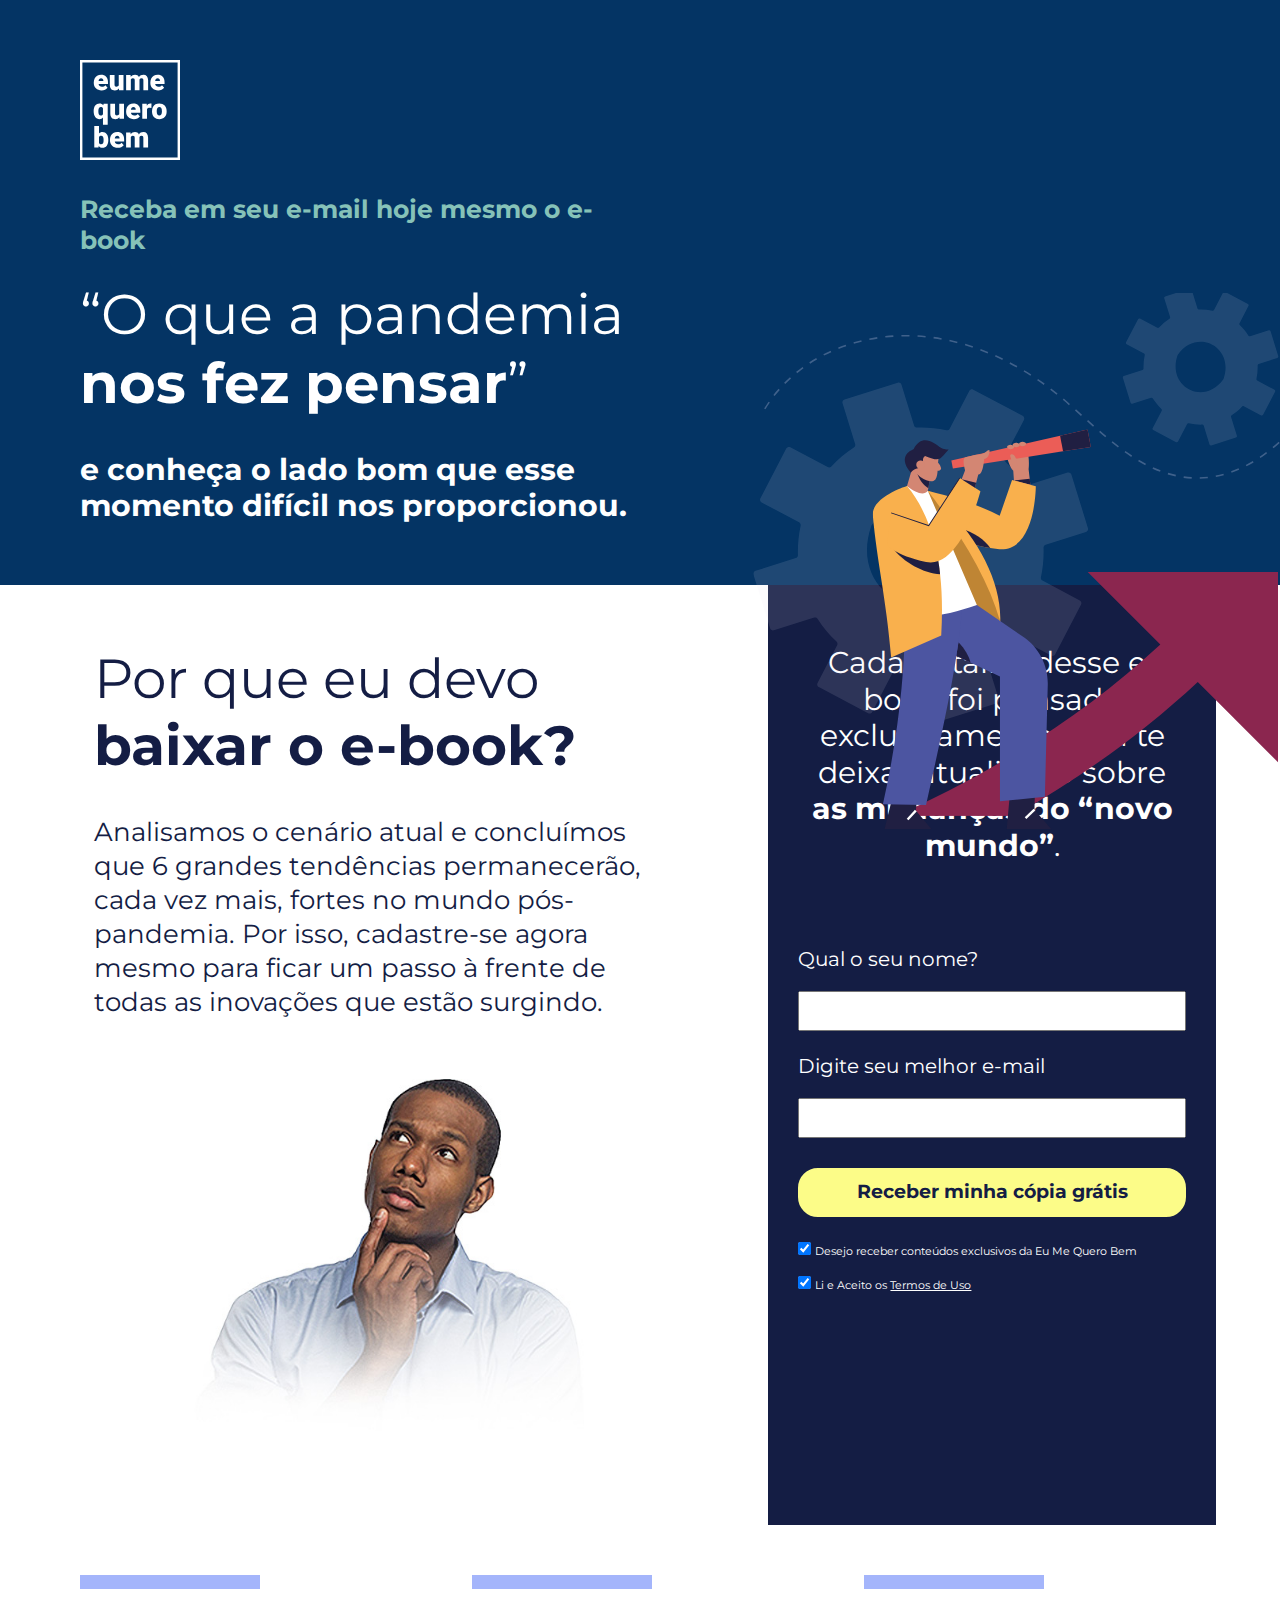
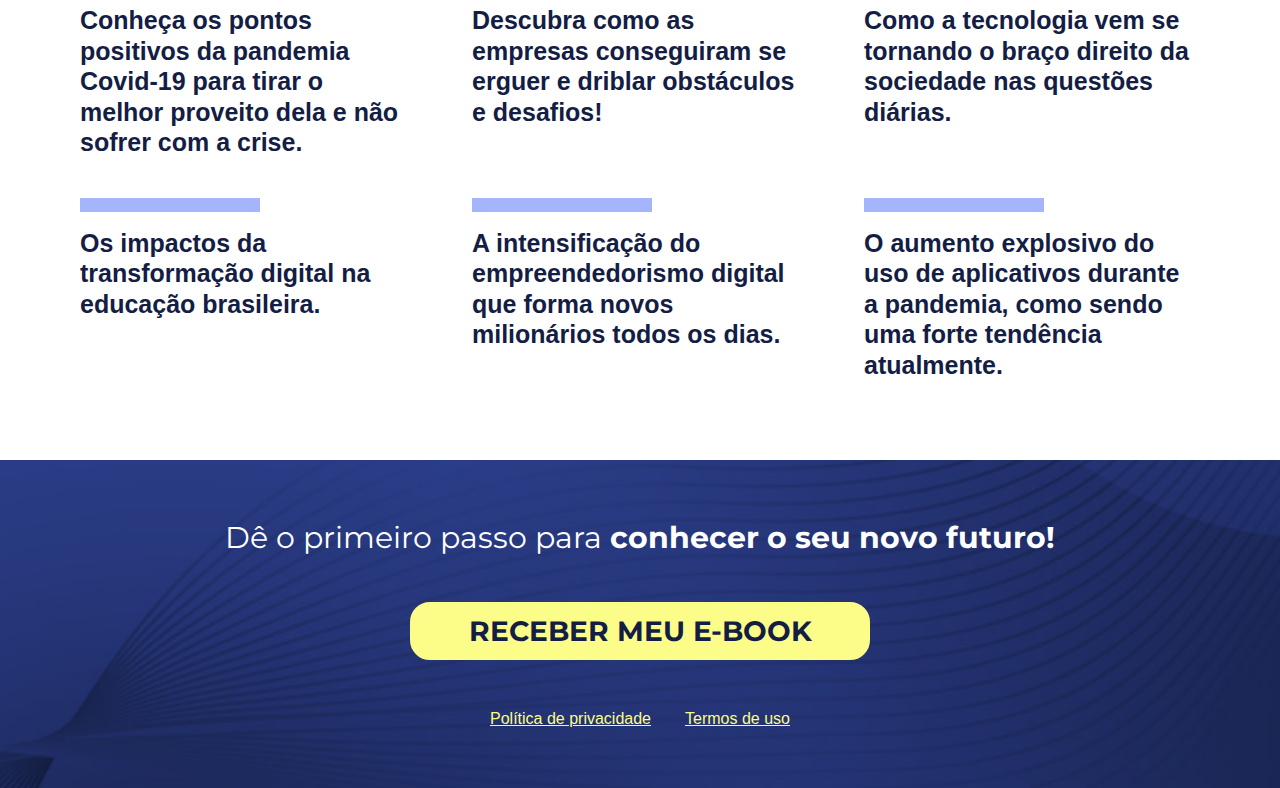
==== index.html @ 012d2d12 "inital commit" ====
<!DOCTYPE html>
<html lang="pt-BR">

<head>
	<meta charset="UTF-8" />
	<meta http-equiv="X-UA-Compatible" content="IE=edge,chrome=1" />

	<!-- Meta para HTML puro -->
	<meta name="viewport" content="width=device-width, initial-scale=1, maximum-scale=5" />
	<meta name="description" content="E conheça o lado bom que esse momento difícil nos proporcionou." />
	<meta name="keywords" content="Sample, HTML5, CSS3" />

	<!-- Meta para Publicação do Facebook -->
	<meta property="og:locale" content="pt-br" />
	<meta property="og:url" content="https://lp.eumequerobem.com.br/landingcc/?origem=MADNET_SISOU_HUB_LEAD_EBOOK2" />
	<meta property="og:title" content="O que a pandemia nos fez pensar" />
	<meta property="og:site_name" content="Eu Me Quero Bem" />
	<meta property="og:description" content="e conheça o lado bom que esse momento difícil nos proporcionou." />

	<meta property="og:type" content="website" />

	<!-- Meta para Publicação do Twitter -->
	<meta name="twitter:site" content="O que a pandemia nos fez pensar" />
	<meta name="twitter:title" content="Eu Me Quero Bem" />
	<meta name="twitter:description" content="e conheça o lado bom que esse momento difícil nos proporcionou." />
	<meta name="twitter:url" content="https://lp.eumequerobem.com.br/landingcc/?origem=MADNET_SISOU_HUB_LEAD_EBOOK2" />
	<meta name="twitter:image" content="imgs/screenshot-e-Book.png" />
	<meta name="twitter:card" content="summary" />

	<link rel="canonical" href="https://lp.eumequerobem.com.br/landingcc/?origem=MADNET_SISOU_HUB_LEAD_EBOOK2" />
	<!-- Tag exclusiva da Home -->

	<link rel="icon" type="image/png" sizes="32x32" href="imgs/favicon01.png" />

	<link rel="stylesheet" href="css/style-1.0.1.css" />
	<title>O que a pandemia nos fez pensar</title>
</head>

<body>
	<header id="moduleBanner">
		<div class="container">
			<div class="content-text">
				<div>
					<img src="imgs/logo.svg" alt="eumequerobem">
				</div>
				<h2>Receba em seu e-mail hoje mesmo o e-book</h2>
				<h1>“O que a pandemia <span>nos fez pensar</span>”</h1>
				<p>e conheça o lado bom que esse momento difícil nos proporcionou.</p>
			</div>
			<div class="content-img">
				<div class="img-wrapper">
					<img src="imgs/animate.svg" alt="Ebook">
				</div>
			</div>
		</div>
	</header>

	<main id=moduleFeaturesAndBenefits>
		
	
		<section id="moduleBenefits">
			<div class="container">
				<div class="content-text">
					<div class="wrapper">
						<h2>Por que eu devo <br><span>baixar o e-book?</span></h2>
						<p>Analisamos o cenário atual e concluímos que 6 grandes tendências permanecerão, cada vez mais, fortes no mundo pós-pandemia. Por isso, cadastre-se agora mesmo para ficar um passo à frente de todas as inovações que estão surgindo.</p>
					</div>
				</div>
				<div class="content-img">
					<div>
						<img src="imgs/bgCara.png" alt="Uma pessoa pensando">
					</div>
				</div>
			</div>
		</section>

		<section id="moduleFeature">
			<div class="container">
				<div class="content-text">
					<h2>Cada detalhe desse e-book foi pensado exclusivamente para te deixar atualizado sobre
						<span>as mudanças do “novo mundo”</span>.
					</h2>
				</div>
				<form id="lead" method="POST" action="index.php" data-ajax="false">
					<input type="hidden" name="page" value="marca_view_email" />
					<input type="hidden" name="origem" value="##ORIGEM##" />
					<input type="hidden" name="enviaEmail" value="1" />
					<input type="hidden" name="pgObrigado" value="obrigado" />
	  
					<div class="input-group-wrap">
						<div class="input-group">
							<label for="name">Qual o seu nome?</label>
							<input
							type="text"
							id="name"
							name="name"
							required
							/>
						</div>
						<div class="input-group email">
							<label for="email">Digite seu melhor e-mail</label>
							<input
								type="email"
								name="email"
								id="email"
                    			pattern="^([a-zA-Z0-9_\-\.]+)@((\[[0-9]{1,3}\.[0-9]{1,3}\.[0-9]{1,3}\.)|(([a-zA-Z0-9\-]+\.)+))([a-zA-Z]{2,4}|[0-9]{1,3})(\]?)$"
								required
							/>
						</div>
						<button type="submit" class="btn">Receber minha cópia grátis</button>
					</div>
					<div class="input-group-wrap">
						<div class="custom-control">
						  <input
							type="checkbox"
							name="envia_email_produto"
							class="custom-control-input"
							id="envia_email_produto"
							checked
						  />
						  <label
							class="custom-control-label"
							for="exclusivo_eumequerobem"
							>Desejo receber conteúdos exclusivos da Eu Me Quero Bem</label
						  >
						</div>
						<div class="custom-control">
							<input 
								type="checkbox" 
								class="custom-control-input" 
								name="termos" 
								id="terms"
								checked 
								required>
							<label 
								class="mb-0" 
								for="terms">Li e Aceito os <a href="?page=navega&pg=termos" target="_blank" rel="noopener">Termos de Uso</a>
							</label>    
						  </div>
					</div>
				  </form>
			</div>
		</section>
	</main>

	<section id="moduleBenefits-1">
		<div class="container">
			<div class="info">
				<h2>Conheça os pontos positivos da pandemia Covid-19 para tirar o melhor proveito dela e não sofrer com a crise.</h2>
			</div>

			<div class="info">
				<h2>Descubra como as empresas conseguiram se erguer e driblar obstáculos e desafios!</h2>
			</div>

			<div class="info">
				<h2>Como a tecnologia vem se tornando o braço direito da sociedade nas questões diárias.</h2>
			</div>

			<div class="info">
				<h2>Os impactos da transformação digital na educação brasileira.</h2>
			</div>

			<div class="info">
				<h2>A intensificação do empreendedorismo digital que forma novos milionários todos os dias.</h2>
			</div>

			<div class="info">
				<h2>O aumento explosivo do uso de aplicativos durante a pandemia, como sendo uma forte tendência atualmente.</h2>
			</div>
		</div>
	</section>

	<footer id="moduleFooter">
		<div class="container">
			<div class="content-text menu-item">
				<h2>Dê o primeiro passo para <span>conhecer o seu novo futuro!</span></h2>
				<a href="#moduleFeature" class="btn">RECEBER MEU E-BOOK</a>
			</div>
			<div class="termos">
				<a href="?page=navega&pg=politica" target="_blank" rel="noopener">Política de privacidade</a>
				<a href="?page=navega&pg=termos" target="_blank" rel="noopener">Termos de uso</a>
			</div>
		</div>
	</footer>

	<script src="js/main.js"></script>
</body>

</html>
---- css/style-1.0.1.css ----
/* 1 - Tools */
@import url("https://fonts.googleapis.com/css2?family=Montserrat:ital,wght@0,100;0,200;0,300;0,400;0,500;0,600;0,700;0,800;0,900;1,100;1,200;1,300;1,400;1,500;1,600;1,700;1,800;1,900&display=swap");
* {
  margin: 0;
  padding: 0;
  -webkit-box-sizing: border-box;
          box-sizing: border-box;
}

body {
  height: 100%;
  font-family: "Roboto", sans-serif;
}

html {
  line-height: 1.15;
  /* 1 */
  -webkit-text-size-adjust: 100%;
  /* 2 */
  font-family: "Roboto", sans-serif;
}

.container {
  width: 100%;
  max-width: 1440px;
  margin: 0 auto;
  padding: 60px 80px;
}

/* 3 - Components */
.btn {
  width: 100%;
  font-family: 'Montserrat', sans-serif;
  font-style: normal;
  font-weight: 700;
  text-decoration: none;
  color: #141D44;
  background: #FCFC88;
  padding: 10px 30px;
  border-radius: 20px;
  display: table;
  border: 2px solid #FCFC88;
  -webkit-transition: -webkit-filter 0.2s;
  transition: -webkit-filter 0.2s;
  transition: filter 0.2s;
  transition: filter 0.2s, -webkit-filter 0.2s;
  cursor: pointer;
}

.btn:hover {
  -webkit-filter: brightness(0.9);
          filter: brightness(0.9);
}

/* Sample HTML */
#moduleBanner {
  width: 100%;
  background-color: #043464;
}

#moduleBanner .container {
  display: -webkit-box;
  display: -ms-flexbox;
  display: flex;
  -webkit-box-orient: horizontal;
  -webkit-box-direction: normal;
      -ms-flex-direction: row;
          flex-direction: row;
  -webkit-box-align: center;
      -ms-flex-align: center;
          align-items: center;
  -webkit-box-pack: justify;
      -ms-flex-pack: justify;
          justify-content: space-between;
  padding: 60px 80px;
}

@media only screen and (max-width: 768px) {
  #moduleBanner .container {
    -webkit-box-orient: vertical;
    -webkit-box-direction: normal;
        -ms-flex-direction: column;
            flex-direction: column;
    padding: 40px 60;
  }
}

@media only screen and (max-width: 576px) {
  #moduleBanner .container {
    padding: 40px 5%;
  }
}

#moduleBanner .content-text {
  width: 50%;
  display: -webkit-box;
  display: -ms-flexbox;
  display: flex;
  -webkit-box-orient: vertical;
  -webkit-box-direction: normal;
      -ms-flex-direction: column;
          flex-direction: column;
  -webkit-box-pack: center;
      -ms-flex-pack: center;
          justify-content: center;
  -webkit-box-align: start;
      -ms-flex-align: start;
          align-items: flex-start;
}

#moduleBanner .content-text > div {
  width: 100px;
  margin-bottom: 30px;
}

#moduleBanner .content-text > div img {
  width: 100%;
}

@media only screen and (max-width: 769px) {
  #moduleBanner .content-text {
    width: 100%;
    -webkit-box-align: center;
        -ms-flex-align: center;
            align-items: center;
  }
}

#moduleBanner .content-text h2 {
  font-size: 25px;
  line-height: 30.48px;
  font-weight: 700;
  font-family: 'Montserrat', sans-serif;
  color: #86C2B8;
}

@media only screen and (max-width: 992px) {
  #moduleBanner .content-text h2 {
    font-size: 23px;
    line-height: 29.48px;
  }
}

@media only screen and (max-width: 769px) {
  #moduleBanner .content-text h2 {
    font-size: 22px;
    line-height: 28.48px;
    text-align: center;
  }
}

@media only screen and (max-width: 576px) {
  #moduleBanner .content-text h2 {
    font-size: 18px;
    line-height: 24.48px;
  }
}

#moduleBanner .content-text h1 {
  font-size: 56px;
  line-height: 68.26px;
  font-weight: 400;
  color: #FFFFFF;
  font-family: 'Montserrat', sans-serif;
  margin-top: 25px;
}

@media only screen and (max-width: 992px) {
  #moduleBanner .content-text h1 {
    font-size: 48px;
    line-height: 58.48px;
  }
}

@media only screen and (max-width: 769px) {
  #moduleBanner .content-text h1 {
    font-size: 38px;
    line-height: 48.48px;
    text-align: center;
  }
}

@media only screen and (max-width: 576px) {
  #moduleBanner .content-text h1 {
    font-size: 28px;
    line-height: 38.48px;
  }
}

#moduleBanner .content-text h1 > span {
  font-weight: 700;
}

#moduleBanner .content-text p {
  font-family: 'Montserrat', sans-serif;
  font-size: 30px;
  line-height: 36.57px;
  font-weight: 700;
  color: #FFFFFF;
  margin-top: 35px;
}

@media only screen and (max-width: 769px) {
  #moduleBanner .content-text p {
    font-size: 26px;
    line-height: 30.48px;
    text-align: center;
  }
}

@media only screen and (max-width: 576px) {
  #moduleBanner .content-text p {
    font-size: 22px;
    line-height: 26.48px;
  }
}

#moduleBanner .content-img {
  width: 50%;
  display: -webkit-box;
  display: -ms-flexbox;
  display: flex;
  -webkit-box-pack: center;
      -ms-flex-pack: center;
          justify-content: center;
  position: relative;
}

@media only screen and (max-width: 769px) {
  #moduleBanner .content-img {
    width: 100%;
    margin-top: 60px;
  }
}

#moduleBanner .content-img .img-wrapper {
  width: 100%;
  position: absolute;
  top: 0;
  right: 0;
}

#moduleBanner .content-img .img-wrapper img {
  width: 100%;
  -webkit-transform: translateX(100px);
          transform: translateX(100px);
}

#moduleBanner.obrigado .container {
  padding: 80px;
}

@media only screen and (max-width: 768px) {
  #moduleBanner.obrigado .container {
    padding: 60px;
  }
}

@media only screen and (max-width: 576px) {
  #moduleBanner.obrigado .container {
    padding: 40px 5%;
  }
}

#moduleBanner.obrigado .content-text {
  width: 100%;
  -webkit-box-align: center;
      -ms-flex-align: center;
          align-items: center;
}

#moduleObrigado .container {
  padding: 80px;
}

@media only screen and (max-width: 768px) {
  #moduleObrigado .container {
    padding: 60px;
  }
}

@media only screen and (max-width: 576px) {
  #moduleObrigado .container {
    padding: 40px 5%;
  }
}

#moduleObrigado .content-text {
  max-width: 1000px;
  margin: 0 auto;
  padding: 100px 0;
  text-align: center;
}

@media only screen and (max-width: 768px) {
  #moduleObrigado .content-text {
    padding: 60px 0;
  }
}

@media only screen and (max-width: 576px) {
  #moduleObrigado .content-text {
    padding: 40px 0;
  }
}

#moduleObrigado .content-text h2 {
  font-size: 40px;
  line-height: 48.76px;
  font-weight: 700;
  color: #141D44;
}

@media only screen and (max-width: 768px) {
  #moduleObrigado .content-text h2 {
    font-size: 36px;
    line-height: 42.76px;
  }
}

@media only screen and (max-width: 576px) {
  #moduleObrigado .content-text h2 {
    font-size: 26px;
    line-height: 36.76px;
  }
}

#moduleObrigado .content-text p {
  font-size: 30px;
  line-height: 47.76px;
  font-weight: 400;
  color: #222;
  margin-top: 40px;
}

@media only screen and (max-width: 768px) {
  #moduleObrigado .content-text p {
    text-align: center;
    font-size: 26px;
    line-height: 32.57px;
  }
}

@media only screen and (max-width: 576px) {
  #moduleObrigado .content-text p {
    font-size: 18px;
    line-height: 24.57px;
  }
}

#moduleFeaturesAndBenefits {
  display: -webkit-box;
  display: -ms-flexbox;
  display: flex;
  -webkit-box-orient: horizontal;
  -webkit-box-direction: normal;
      -ms-flex-direction: row;
          flex-direction: row;
}

@media only screen and (max-width: 768px) {
  #moduleFeaturesAndBenefits {
    -webkit-box-orient: vertical;
    -webkit-box-direction: normal;
        -ms-flex-direction: column;
            flex-direction: column;
  }
}

#moduleBenefits {
  width: 60%;
}

@media only screen and (max-width: 768px) {
  #moduleBenefits {
    width: 100%;
  }
}

#moduleBenefits .container {
  display: -webkit-box;
  display: -ms-flexbox;
  display: flex;
  -webkit-box-orient: vertical;
  -webkit-box-direction: normal;
      -ms-flex-direction: column;
          flex-direction: column;
  -webkit-box-align: center;
      -ms-flex-align: center;
          align-items: center;
  -webkit-box-pack: center;
      -ms-flex-pack: center;
          justify-content: center;
  padding: 30px 40px;
}

@media only screen and (max-width: 768px) {
  #moduleBenefits .container {
    padding: 30px 30px;
  }
}

@media only screen and (max-width: 576px) {
  #moduleBenefits .container {
    -webkit-box-orient: vertical;
    -webkit-box-direction: normal;
        -ms-flex-direction: column;
            flex-direction: column;
    padding: 30px 5%;
  }
}

#moduleBenefits .content-text {
  width: 100%;
  margin: 30px auto 0;
}

#moduleBenefits .content-text .wrapper {
  max-width: 580px;
  margin: 0 auto;
}

#moduleBenefits .content-text .wrapper h2 {
  font-family: 'Montserrat', sans-serif;
  font-size: 55px;
  font-weight: 400;
  line-height: 67.05px;
  color: #141D44;
}

@media only screen and (max-width: 1024px) {
  #moduleBenefits .content-text .wrapper h2 {
    font-size: 45px;
    line-height: 62.05px;
  }
}

@media only screen and (max-width: 768px) {
  #moduleBenefits .content-text .wrapper h2 {
    font-size: 38px;
    line-height: 52.05px;
  }
}

@media only screen and (max-width: 576px) {
  #moduleBenefits .content-text .wrapper h2 {
    font-size: 28px;
    line-height: 36.05px;
  }
}

#moduleBenefits .content-text .wrapper h2 span {
  font-weight: 700;
}

#moduleBenefits .content-text .wrapper p {
  font-family: 'Montserrat', sans-serif;
  font-size: 26px;
  font-weight: 400;
  line-height: 34px;
  color: #141D44;
  margin-top: 36px;
}

@media only screen and (max-width: 1024px) {
  #moduleBenefits .content-text .wrapper p {
    font-size: 26px;
    line-height: 38.05px;
    margin-top: 40px;
  }
}

@media only screen and (max-width: 768px) {
  #moduleBenefits .content-text .wrapper p {
    font-size: 22px;
    line-height: 32.05px;
  }
}

@media only screen and (max-width: 576px) {
  #moduleBenefits .content-text .wrapper p {
    font-size: 18px;
    line-height: 26.05px;
  }
}

#moduleBenefits .content-img {
  width: 100%;
  display: -webkit-box;
  display: -ms-flexbox;
  display: flex;
  -webkit-box-pack: end;
      -ms-flex-pack: end;
          justify-content: flex-end;
}

#moduleBenefits .content-img > div {
  max-width: 400px;
  margin: 60px auto;
}

#moduleBenefits .content-img > div img {
  width: 100%;
}

#moduleBenefits-1 .container {
  display: -webkit-box;
  display: -ms-flexbox;
  display: flex;
  -webkit-box-align: start;
      -ms-flex-align: start;
          align-items: flex-start;
  -webkit-box-pack: justify;
      -ms-flex-pack: justify;
          justify-content: space-between;
  -ms-flex-wrap: wrap;
      flex-wrap: wrap;
  padding: 80px;
}

@media only screen and (max-width: 768px) {
  #moduleBenefits-1 .container {
    padding: 30px 60px;
  }
}

@media only screen and (max-width: 576px) {
  #moduleBenefits-1 .container {
    -webkit-box-orient: vertical;
    -webkit-box-direction: normal;
        -ms-flex-direction: column;
            flex-direction: column;
    padding: 30px 5%;
    margin-bottom: 40px;
  }
}

#moduleBenefits-1 .info {
  width: 30%;
}

@media only screen and (max-width: 768px) {
  #moduleBenefits-1 .info {
    width: 48%;
    margin-top: 70px;
  }
}

@media only screen and (max-width: 576px) {
  #moduleBenefits-1 .info {
    width: 100%;
  }
}

#moduleBenefits-1 .info:nth-child(4), #moduleBenefits-1 .info:nth-child(5), #moduleBenefits-1 .info:nth-child(6) {
  margin-top: 70px;
}

#moduleBenefits-1 .info h2 {
  font-size: 25px;
  font-weight: 700;
  line-height: 30.48px;
  color: #141D44;
  position: relative;
  padding: 0px 2% 0px 0px;
}

@media only screen and (max-width: 768px) {
  #moduleBenefits-1 .info h2 {
    font-size: 22px;
    line-height: 25px;
  }
}

#moduleBenefits-1 .info h2::before {
  content: "";
  width: 180px;
  height: 14px;
  top: -30px;
  left: 0;
  background-color: #A4B5FB;
  position: absolute;
}

#moduleFeature {
  background-color: #141D44;
  width: 35%;
}

@media only screen and (max-width: 768px) {
  #moduleFeature {
    width: 100%;
  }
}

#moduleFeature .container {
  padding: 30px 30px;
}

@media only screen and (max-width: 768px) {
  #moduleFeature .container {
    padding: 30px 60px;
  }
}

@media only screen and (max-width: 576px) {
  #moduleFeature .container {
    padding: 30px 5%;
  }
}

#moduleFeature form {
  display: -webkit-box;
  display: -ms-flexbox;
  display: flex;
  -webkit-box-orient: vertical;
  -webkit-box-direction: normal;
      -ms-flex-direction: column;
          flex-direction: column;
  -webkit-box-pack: center;
      -ms-flex-pack: center;
          justify-content: center;
  margin-top: 60px;
}

@media only screen and (max-width: 768px) {
  #moduleFeature form {
    margin-top: 30px;
  }
}

#moduleFeature .input-group-wrap {
  width: 100%;
  -webkit-box-pack: justify;
      -ms-flex-pack: justify;
          justify-content: space-between;
  display: -webkit-box;
  display: -ms-flexbox;
  display: flex;
  -webkit-box-align: start;
      -ms-flex-align: start;
          align-items: flex-start;
  -webkit-box-orient: vertical;
  -webkit-box-direction: normal;
      -ms-flex-direction: column;
          flex-direction: column;
}

#moduleFeature .input-group-wrap .input-group label {
  font-family: 'Montserrat', sans-serif;
  color: #fff;
  margin-bottom: 20px;
  display: block;
  font-size: 20px;
}

#moduleFeature .input-group-wrap .input-group {
  width: 100%;
  margin-right: 10px;
  margin-top: 24px;
}

@media only screen and (max-width: 768px) {
  #moduleFeature .input-group-wrap .input-group {
    margin-right: 0px;
  }
}

#moduleFeature .input-group-wrap .input-group input {
  width: 100%;
  height: 40px;
  padding: 0px 10px;
}

#moduleFeature .input-group-wrap button.btn {
  width: 100%;
  font-size: 19px;
  line-height: 24.13px;
  margin-top: 30px;
}

@media only screen and (max-width: 1100px) {
  #moduleFeature .input-group-wrap button.btn {
    font-size: 15px;
    line-height: 22.48px;
    padding: 10px 5px;
  }
}

@media only screen and (max-width: 992px) {
  #moduleFeature .input-group-wrap button.btn {
    font-size: 14px;
    line-height: 22.48px;
  }
}

@media only screen and (max-width: 768px) {
  #moduleFeature .input-group-wrap button.btn {
    margin-top: 32px;
  }
}

@media only screen and (max-width: 576px) {
  #moduleFeature .input-group-wrap button.btn {
    font-size: 15px;
    line-height: 20.48px;
    padding: 10px 16px;
  }
}

#moduleFeature .input-group-wrap + .input-group-wrap {
  margin: 8px 0px;
  -webkit-box-orient: vertical;
  -webkit-box-direction: normal;
      -ms-flex-direction: column;
          flex-direction: column;
  -webkit-box-align: start;
      -ms-flex-align: start;
          align-items: flex-start;
}

#moduleFeature .input-group-wrap + .input-group-wrap .custom-control {
  margin-top: 16px;
}

#moduleFeature .input-group-wrap + .input-group-wrap .custom-control label {
  color: #fff;
  font-family: 'Montserrat', sans-serif;
  font-size: 11px;
}

#moduleFeature .input-group-wrap + .input-group-wrap .custom-control label a {
  color: #fff;
}

#moduleFeature .content-text {
  max-width: 1100px;
  margin: 30px auto 0px;
}

#moduleFeature .content-text h2 {
  font-family: 'Montserrat', sans-serif;
  font-size: 30px;
  font-weight: 400;
  line-height: 36.57px;
  text-align: center;
  color: #ffffff;
}

@media only screen and (max-width: 992px) {
  #moduleFeature .content-text h2 {
    font-size: 26px;
    line-height: 32.57px;
  }
}

@media only screen and (max-width: 576px) {
  #moduleFeature .content-text h2 {
    font-size: 18px;
    line-height: 24.57px;
  }
}

#moduleFeature .content-text h2 > span {
  font-weight: 700;
}

#moduleFooter {
  width: 100%;
  background: url("../imgs/bgFoooter.png");
  background-size: 100% 100%;
  background-position: center top;
  background-repeat: no-repeat;
}

#moduleFooter .container {
  display: -webkit-box;
  display: -ms-flexbox;
  display: flex;
  -webkit-box-orient: vertical;
  -webkit-box-direction: normal;
      -ms-flex-direction: column;
          flex-direction: column;
}

@media only screen and (max-width: 768px) {
  #moduleFooter .container {
    padding: 60px 60px;
  }
}

@media only screen and (max-width: 576px) {
  #moduleFooter .container {
    padding: 60px 5%;
  }
}

#moduleFooter .content-text {
  max-width: 1100px;
  margin: 0 auto;
  display: -webkit-box;
  display: -ms-flexbox;
  display: flex;
  -webkit-box-orient: vertical;
  -webkit-box-direction: normal;
      -ms-flex-direction: column;
          flex-direction: column;
  -webkit-box-align: center;
      -ms-flex-align: center;
          align-items: center;
}

#moduleFooter .content-text h2 {
  font-family: 'Montserrat', sans-serif;
  font-size: 30px;
  font-weight: 400;
  line-height: 36.57px;
  color: #ffffff;
}

@media only screen and (max-width: 768px) {
  #moduleFooter .content-text h2 {
    text-align: center;
    font-size: 26px;
    line-height: 32.57px;
  }
}

@media only screen and (max-width: 576px) {
  #moduleFooter .content-text h2 {
    font-size: 18px;
    line-height: 24.57px;
  }
}

#moduleFooter .content-text h2 > span {
  font-weight: 700;
}

#moduleFooter .content-text a.btn {
  margin-top: 45px;
  max-width: 460px;
  display: -webkit-box;
  display: -ms-flexbox;
  display: flex;
  -webkit-box-pack: center;
      -ms-flex-pack: center;
          justify-content: center;
  font-size: 28px;
  line-height: 34.13px;
  text-transform: uppercase;
}

@media only screen and (max-width: 1024px) {
  #moduleFooter .content-text a.btn {
    font-size: 22px;
  }
}

@media only screen and (max-width: 768px) {
  #moduleFooter .content-text a.btn {
    font-size: 20px;
    line-height: 28.48px;
  }
}

@media only screen and (max-width: 576px) {
  #moduleFooter .content-text a.btn {
    font-size: 15px;
    line-height: 24.48px;
    padding: 10px 16px;
    margin-top: 40px;
  }
}

#moduleFooter .termos {
  width: 100%;
  max-width: 300px;
  margin: 0 auto;
  margin-top: 50px;
  display: -webkit-box;
  display: -ms-flexbox;
  display: flex;
  -webkit-box-pack: justify;
      -ms-flex-pack: justify;
          justify-content: space-between;
}

@media only screen and (max-width: 576px) {
  #moduleFooter .termos {
    margin-top: 40px;
  }
}

#moduleFooter .termos a {
  color: #FCFC88;
  font-size: 16px;
  -webkit-transition: opacity 0.2s ease-in-out;
  transition: opacity 0.2s ease-in-out;
}

#moduleFooter .termos a:hover {
  opacity: 0.8;
}
/*# sourceMappingURL=style-1.0.1.css.map */
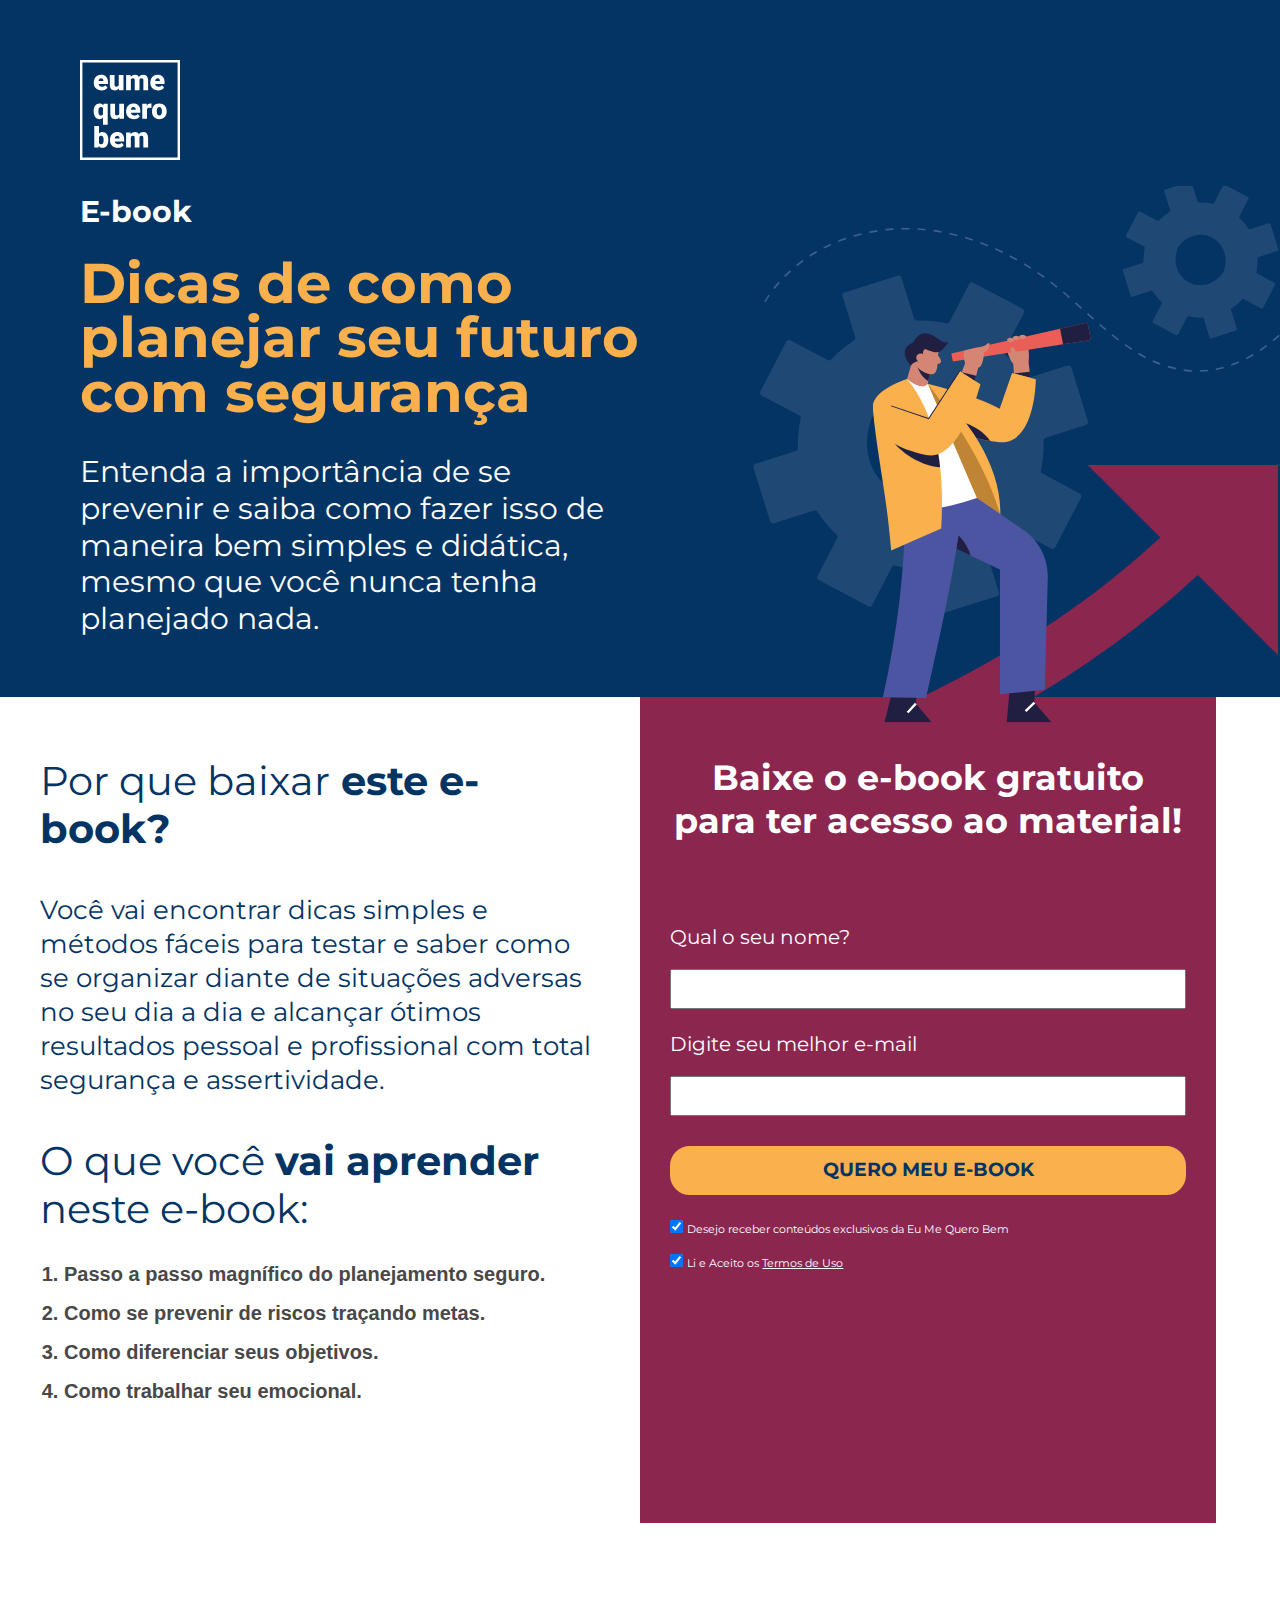
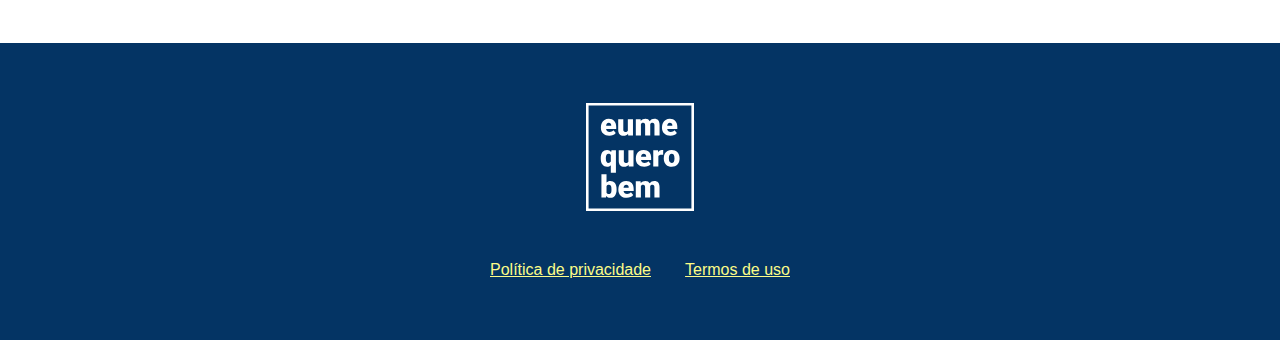
==== commit 11b2824f: "chore: update" ====
--- a/index.html
+++ b/index.html
@@ -43,9 +43,9 @@
 				<div>
 					<img src="imgs/logo.svg" alt="eumequerobem">
 				</div>
-				<h2>Receba em seu e-mail hoje mesmo o e-book</h2>
-				<h1>“O que a pandemia <span>nos fez pensar</span>”</h1>
-				<p>e conheça o lado bom que esse momento difícil nos proporcionou.</p>
+				<h2>E-book</h2>
+				<h1>Dicas de como planejar seu futuro com segurança</h1>
+				<p>Entenda a importância de se prevenir e saiba como fazer isso de maneira bem simples e didática, mesmo que você nunca tenha planejado nada.</p>
 			</div>
 			<div class="content-img">
 				<div class="img-wrapper">
@@ -56,19 +56,19 @@
 	</header>
 
 	<main id=moduleFeaturesAndBenefits>
-		
-	
 		<section id="moduleBenefits">
 			<div class="container">
 				<div class="content-text">
 					<div class="wrapper">
-						<h2>Por que eu devo <br><span>baixar o e-book?</span></h2>
-						<p>Analisamos o cenário atual e concluímos que 6 grandes tendências permanecerão, cada vez mais, fortes no mundo pós-pandemia. Por isso, cadastre-se agora mesmo para ficar um passo à frente de todas as inovações que estão surgindo.</p>
-					</div>
-				</div>
-				<div class="content-img">
-					<div>
-						<img src="imgs/bgCara.png" alt="Uma pessoa pensando">
+						<h2 class="title1">Por que baixar<span> este e-book?</span></h2>
+						<p>Você vai encontrar dicas simples e métodos fáceis para testar e saber como se organizar diante de situações adversas no seu dia a dia e alcançar ótimos resultados pessoal e profissional com total segurança e assertividade. </p>
+						<h2 class="title2">O que você <span>vai aprender</span> neste e-book:</span></h2>
+						<ol class="list-items">
+							<li>Passo a passo magnífico do planejamento seguro.</li>
+							<li>Como se prevenir de riscos traçando metas.</li>
+							<li>Como diferenciar seus objetivos.</li>
+							<li>Como trabalhar seu emocional.</li>
+						</ol>
 					</div>
 				</div>
 			</div>
@@ -77,9 +77,7 @@
 		<section id="moduleFeature">
 			<div class="container">
 				<div class="content-text">
-					<h2>Cada detalhe desse e-book foi pensado exclusivamente para te deixar atualizado sobre
-						<span>as mudanças do “novo mundo”</span>.
-					</h2>
+					<h2>Baixe o e-book gratuito para ter acesso ao material!</h2>
 				</div>
 				<form id="lead" method="POST" action="index.php" data-ajax="false">
 					<input type="hidden" name="page" value="marca_view_email" />
@@ -107,7 +105,7 @@
 								required
 							/>
 						</div>
-						<button type="submit" class="btn">Receber minha cópia grátis</button>
+						<button type="submit" class="btn">QUERO MEU E-BOOK</button>
 					</div>
 					<div class="input-group-wrap">
 						<div class="custom-control">
@@ -143,39 +141,11 @@
 		</section>
 	</main>
 
-	<section id="moduleBenefits-1">
-		<div class="container">
-			<div class="info">
-				<h2>Conheça os pontos positivos da pandemia Covid-19 para tirar o melhor proveito dela e não sofrer com a crise.</h2>
-			</div>
-
-			<div class="info">
-				<h2>Descubra como as empresas conseguiram se erguer e driblar obstáculos e desafios!</h2>
-			</div>
-
-			<div class="info">
-				<h2>Como a tecnologia vem se tornando o braço direito da sociedade nas questões diárias.</h2>
-			</div>
-
-			<div class="info">
-				<h2>Os impactos da transformação digital na educação brasileira.</h2>
-			</div>
-
-			<div class="info">
-				<h2>A intensificação do empreendedorismo digital que forma novos milionários todos os dias.</h2>
-			</div>
-
-			<div class="info">
-				<h2>O aumento explosivo do uso de aplicativos durante a pandemia, como sendo uma forte tendência atualmente.</h2>
-			</div>
-		</div>
-	</section>
 
 	<footer id="moduleFooter">
 		<div class="container">
-			<div class="content-text menu-item">
-				<h2>Dê o primeiro passo para <span>conhecer o seu novo futuro!</span></h2>
-				<a href="#moduleFeature" class="btn">RECEBER MEU E-BOOK</a>
+			<div class="content-img menu-item">
+				<img src="imgs/logo.svg" alt="eumequerobem">
 			</div>
 			<div class="termos">
 				<a href="?page=navega&pg=politica" target="_blank" rel="noopener">Política de privacidade</a>
--- a/css/style-1.0.1.css
+++ b/css/style-1.0.1.css
@@ -34,12 +34,12 @@
   font-style: normal;
   font-weight: 700;
   text-decoration: none;
-  color: #141D44;
-  background: #FCFC88;
+  color: #043464;
+  background: #F9B04D;
   padding: 10px 30px;
   border-radius: 20px;
   display: table;
-  border: 2px solid #FCFC88;
+  border: 2px solid #F9B04D;
   -webkit-transition: -webkit-filter 0.2s;
   transition: -webkit-filter 0.2s;
   transition: filter 0.2s;
@@ -66,9 +66,6 @@
   -webkit-box-direction: normal;
       -ms-flex-direction: row;
           flex-direction: row;
-  -webkit-box-align: center;
-      -ms-flex-align: center;
-          align-items: center;
   -webkit-box-pack: justify;
       -ms-flex-pack: justify;
           justify-content: space-between;
@@ -113,6 +110,12 @@
   margin-bottom: 30px;
 }
 
+@media only screen and (max-width: 992px) {
+  #moduleBanner .content-text > div {
+    width: 80px;
+  }
+}
+
 #moduleBanner .content-text > div img {
   width: 100%;
 }
@@ -127,11 +130,11 @@
 }
 
 #moduleBanner .content-text h2 {
-  font-size: 25px;
-  line-height: 30.48px;
+  font-size: 30px;
+  line-height: 36.57px;
   font-weight: 700;
   font-family: 'Montserrat', sans-serif;
-  color: #86C2B8;
+  color: #FFFFFF;
 }
 
 @media only screen and (max-width: 992px) {
@@ -158,17 +161,17 @@
 
 #moduleBanner .content-text h1 {
   font-size: 56px;
-  line-height: 68.26px;
-  font-weight: 400;
-  color: #FFFFFF;
+  line-height: 54.5px;
+  font-weight: 700;
+  color: #F9B04D;
   font-family: 'Montserrat', sans-serif;
   margin-top: 25px;
 }
 
 @media only screen and (max-width: 992px) {
   #moduleBanner .content-text h1 {
-    font-size: 48px;
-    line-height: 58.48px;
+    font-size: 40px;
+    line-height: 46.48px;
   }
 }
 
@@ -195,15 +198,21 @@
   font-family: 'Montserrat', sans-serif;
   font-size: 30px;
   line-height: 36.57px;
-  font-weight: 700;
+  font-weight: 400;
   color: #FFFFFF;
   margin-top: 35px;
 }
 
-@media only screen and (max-width: 769px) {
+@media only screen and (max-width: 992px) {
   #moduleBanner .content-text p {
-    font-size: 26px;
+    font-size: 24px;
     line-height: 30.48px;
+    text-align: left;
+  }
+}
+
+@media only screen and (max-width: 768px) {
+  #moduleBanner .content-text p {
     text-align: center;
   }
 }
@@ -223,7 +232,17 @@
   -webkit-box-pack: center;
       -ms-flex-pack: center;
           justify-content: center;
-  position: relative;
+  -webkit-box-align: end;
+      -ms-flex-align: end;
+          align-items: flex-end;
+}
+
+@media only screen and (max-width: 768px) {
+  #moduleBanner .content-img {
+    -webkit-box-align: center;
+        -ms-flex-align: center;
+            align-items: center;
+  }
 }
 
 @media only screen and (max-width: 769px) {
@@ -235,19 +254,41 @@
 
 #moduleBanner .content-img .img-wrapper {
   width: 100%;
-  position: absolute;
-  top: 0;
-  right: 0;
 }
 
 #moduleBanner .content-img .img-wrapper img {
   width: 100%;
-  -webkit-transform: translateX(100px);
-          transform: translateX(100px);
+  -webkit-transform: translate(100px, 90px);
+          transform: translate(100px, 90px);
+}
+
+@media only screen and (max-width: 992px) {
+  #moduleBanner .content-img .img-wrapper img {
+    width: 110%;
+  }
+}
+
+@media only screen and (max-width: 768px) {
+  #moduleBanner .content-img .img-wrapper img {
+    width: 100%;
+    -webkit-transform: translate(0, 80px);
+            transform: translate(0, 80px);
+    margin-top: -80px;
+  }
+}
+
+@media only screen and (max-width: 576px) {
+  #moduleBanner .content-img .img-wrapper img {
+    width: 100%;
+    -webkit-transform: translate(0, 55px);
+            transform: translate(0, 55px);
+  }
 }
 
 #moduleBanner.obrigado .container {
-  padding: 80px;
+  padding: 40px;
+  position: relative;
+  min-height: 60vh;
 }
 
 @media only screen and (max-width: 768px) {
@@ -259,14 +300,81 @@
 @media only screen and (max-width: 576px) {
   #moduleBanner.obrigado .container {
     padding: 40px 5%;
+    min-height: 40vh;
   }
 }
 
 #moduleBanner.obrigado .content-text {
-  width: 100%;
-  -webkit-box-align: center;
-      -ms-flex-align: center;
-          align-items: center;
+  width: 50%;
+}
+
+@media only screen and (max-width: 768px) {
+  #moduleBanner.obrigado .content-text {
+    width: 100%;
+  }
+}
+
+#moduleBanner.obrigado .content-img.obrigado {
+  width: 50%;
+  display: -webkit-box;
+  display: -ms-flexbox;
+  display: flex;
+  -webkit-box-pack: center;
+      -ms-flex-pack: center;
+          justify-content: center;
+  -webkit-box-align: end;
+      -ms-flex-align: end;
+          align-items: flex-end;
+  position: relative;
+}
+
+@media only screen and (max-width: 768px) {
+  #moduleBanner.obrigado .content-img.obrigado {
+    -webkit-box-align: center;
+        -ms-flex-align: center;
+            align-items: center;
+  }
+}
+
+@media only screen and (max-width: 769px) {
+  #moduleBanner.obrigado .content-img.obrigado {
+    width: 100%;
+    margin-top: 60px;
+  }
+}
+
+#moduleBanner.obrigado .content-img.obrigado .img-wrapper {
+  width: 100%;
+  text-align: center;
+}
+
+#moduleBanner.obrigado .content-img.obrigado .img-wrapper img {
+  width: 600px;
+  -webkit-transform: translate(0px, 0px);
+          transform: translate(0px, 0px);
+  position: absolute;
+  bottom: -55px;
+  right: 0;
+}
+
+@media only screen and (max-width: 992px) {
+  #moduleBanner.obrigado .content-img.obrigado .img-wrapper img {
+    width: 500px;
+  }
+}
+
+@media only screen and (max-width: 768px) {
+  #moduleBanner.obrigado .content-img.obrigado .img-wrapper img {
+    display: none;
+  }
+}
+
+@media only screen and (max-width: 576px) {
+  #moduleBanner.obrigado .content-img.obrigado .img-wrapper img {
+    width: 100%;
+    -webkit-transform: translate(0, 55px);
+            transform: translate(0, 55px);
+  }
 }
 
 #moduleObrigado .container {
@@ -289,7 +397,6 @@
   max-width: 1000px;
   margin: 0 auto;
   padding: 100px 0;
-  text-align: center;
 }
 
 @media only screen and (max-width: 768px) {
@@ -308,7 +415,7 @@
   font-size: 40px;
   line-height: 48.76px;
   font-weight: 700;
-  color: #141D44;
+  color: #8B264F;
 }
 
 @media only screen and (max-width: 768px) {
@@ -368,7 +475,7 @@
 }
 
 #moduleBenefits {
-  width: 60%;
+  width: 50%;
 }
 
 @media only screen and (max-width: 768px) {
@@ -391,7 +498,7 @@
   -webkit-box-pack: center;
       -ms-flex-pack: center;
           justify-content: center;
-  padding: 30px 40px;
+  padding: 30px 40px 120px;
 }
 
 @media only screen and (max-width: 768px) {
@@ -422,23 +529,27 @@
 
 #moduleBenefits .content-text .wrapper h2 {
   font-family: 'Montserrat', sans-serif;
-  font-size: 55px;
+  font-size: 40px;
   font-weight: 400;
-  line-height: 67.05px;
-  color: #141D44;
-}
-
-@media only screen and (max-width: 1024px) {
+  line-height: 48.05px;
+  color: #043464;
+}
+
+#moduleBenefits .content-text .wrapper h2.title2 {
+  margin-top: 40px;
+}
+
+@media only screen and (max-width: 992px) {
   #moduleBenefits .content-text .wrapper h2 {
-    font-size: 45px;
-    line-height: 62.05px;
+    font-size: 35px;
+    line-height: 42.05px;
   }
 }
 
 @media only screen and (max-width: 768px) {
   #moduleBenefits .content-text .wrapper h2 {
-    font-size: 38px;
-    line-height: 52.05px;
+    font-size: 32px;
+    line-height: 38.05px;
   }
 }
 
@@ -458,29 +569,61 @@
   font-size: 26px;
   font-weight: 400;
   line-height: 34px;
-  color: #141D44;
-  margin-top: 36px;
-}
-
-@media only screen and (max-width: 1024px) {
-  #moduleBenefits .content-text .wrapper p {
-    font-size: 26px;
-    line-height: 38.05px;
-    margin-top: 40px;
-  }
-}
-
-@media only screen and (max-width: 768px) {
+  color: #043464;
+  margin-top: 40px;
+}
+
+@media only screen and (max-width: 992px) {
   #moduleBenefits .content-text .wrapper p {
     font-size: 22px;
+    line-height: 28.05px;
+  }
+}
+
+@media only screen and (max-width: 768px) {
+  #moduleBenefits .content-text .wrapper p {
+    font-size: 20px;
     line-height: 32.05px;
   }
 }
 
 @media only screen and (max-width: 576px) {
   #moduleBenefits .content-text .wrapper p {
+    font-size: 16px;
+    line-height: 26.05px;
+  }
+}
+
+#moduleBenefits .content-text .wrapper .list-items {
+  margin-left: 24px;
+  margin-top: 30px;
+}
+
+@media only screen and (max-width: 576px) {
+  #moduleBenefits .content-text .wrapper .list-items {
+    margin-left: 20px;
+  }
+}
+
+#moduleBenefits .content-text .wrapper .list-items li {
+  font-size: 20px;
+  font-weight: 700;
+  color: #484848;
+}
+
+#moduleBenefits .content-text .wrapper .list-items li + li {
+  margin-top: 16px;
+}
+
+@media only screen and (max-width: 992px) {
+  #moduleBenefits .content-text .wrapper .list-items li {
     font-size: 18px;
-    line-height: 26.05px;
+  }
+}
+
+@media only screen and (max-width: 768px) {
+  #moduleBenefits .content-text .wrapper .list-items li {
+    font-size: 16px;
   }
 }
 
@@ -560,7 +703,7 @@
   font-size: 25px;
   font-weight: 700;
   line-height: 30.48px;
-  color: #141D44;
+  color: #043464;
   position: relative;
   padding: 0px 2% 0px 0px;
 }
@@ -583,13 +726,15 @@
 }
 
 #moduleFeature {
-  background-color: #141D44;
-  width: 35%;
+  background-color: #8B264F;
+  width: 45%;
+  max-width: 600px;
 }
 
 @media only screen and (max-width: 768px) {
   #moduleFeature {
     width: 100%;
+    max-width: 100%;
   }
 }
 
@@ -740,9 +885,9 @@
 
 #moduleFeature .content-text h2 {
   font-family: 'Montserrat', sans-serif;
-  font-size: 30px;
-  font-weight: 400;
-  line-height: 36.57px;
+  font-size: 35px;
+  font-weight: 700;
+  line-height: 42.57px;
   text-align: center;
   color: #ffffff;
 }
@@ -767,10 +912,14 @@
 
 #moduleFooter {
   width: 100%;
-  background: url("../imgs/bgFoooter.png");
-  background-size: 100% 100%;
-  background-position: center top;
-  background-repeat: no-repeat;
+  background-color: #043464;
+  margin-top: 120px;
+}
+
+@media only screen and (max-width: 768px) {
+  #moduleFooter {
+    margin-top: 0px;
+  }
 }
 
 #moduleFooter .container {
@@ -795,7 +944,7 @@
   }
 }
 
-#moduleFooter .content-text {
+#moduleFooter .content-img {
   max-width: 1100px;
   margin: 0 auto;
   display: -webkit-box;
@@ -810,7 +959,7 @@
           align-items: center;
 }
 
-#moduleFooter .content-text h2 {
+#moduleFooter .content-img h2 {
   font-family: 'Montserrat', sans-serif;
   font-size: 30px;
   font-weight: 400;
@@ -819,7 +968,7 @@
 }
 
 @media only screen and (max-width: 768px) {
-  #moduleFooter .content-text h2 {
+  #moduleFooter .content-img h2 {
     text-align: center;
     font-size: 26px;
     line-height: 32.57px;
@@ -827,17 +976,17 @@
 }
 
 @media only screen and (max-width: 576px) {
-  #moduleFooter .content-text h2 {
+  #moduleFooter .content-img h2 {
     font-size: 18px;
     line-height: 24.57px;
   }
 }
 
-#moduleFooter .content-text h2 > span {
+#moduleFooter .content-img h2 > span {
   font-weight: 700;
 }
 
-#moduleFooter .content-text a.btn {
+#moduleFooter .content-img a.btn {
   margin-top: 45px;
   max-width: 460px;
   display: -webkit-box;
@@ -852,20 +1001,20 @@
 }
 
 @media only screen and (max-width: 1024px) {
-  #moduleFooter .content-text a.btn {
+  #moduleFooter .content-img a.btn {
     font-size: 22px;
   }
 }
 
 @media only screen and (max-width: 768px) {
-  #moduleFooter .content-text a.btn {
+  #moduleFooter .content-img a.btn {
     font-size: 20px;
     line-height: 28.48px;
   }
 }
 
 @media only screen and (max-width: 576px) {
-  #moduleFooter .content-text a.btn {
+  #moduleFooter .content-img a.btn {
     font-size: 15px;
     line-height: 24.48px;
     padding: 10px 16px;
